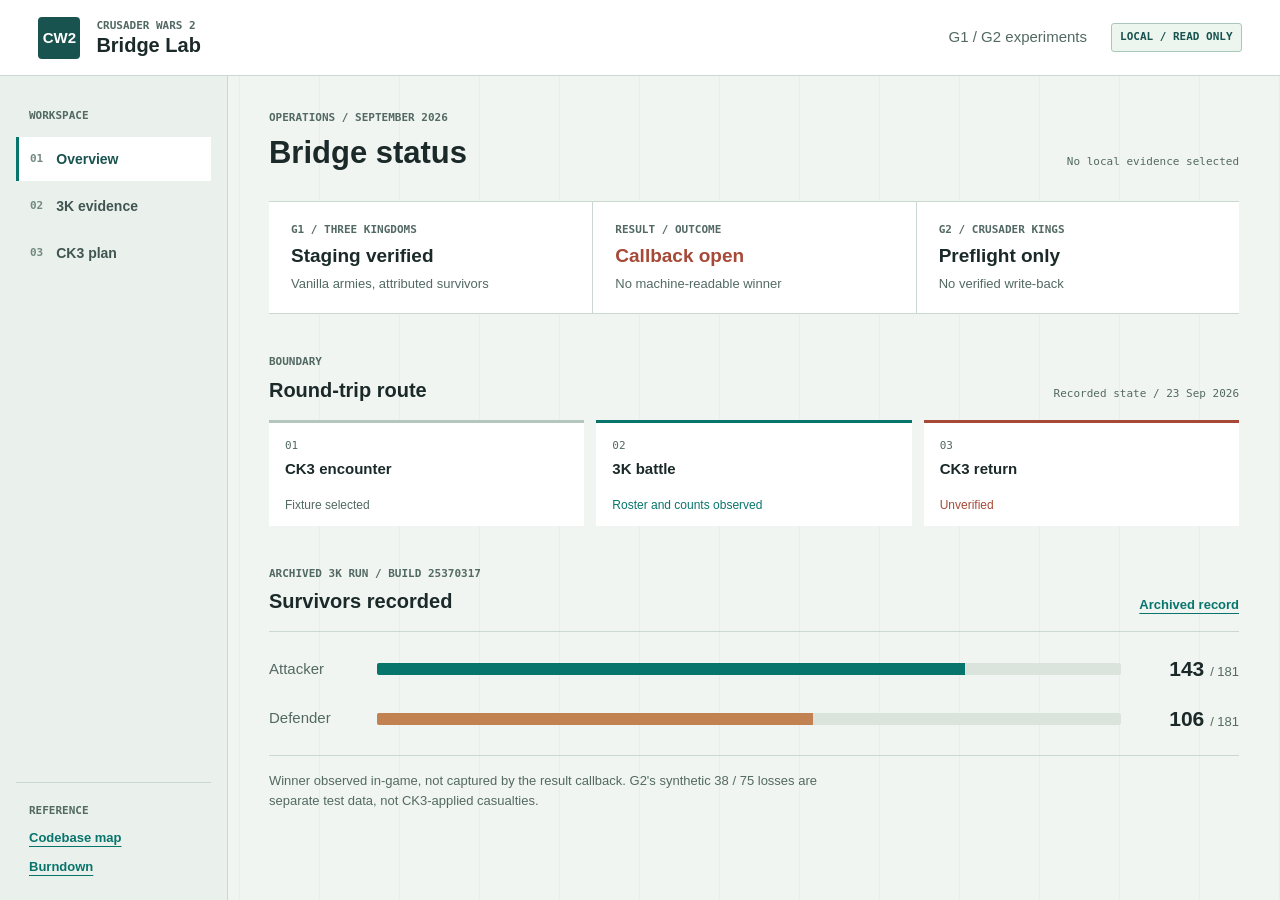
==== dev/frontend/index.html @ 967e65a6 "Add read-only Bridge Lab frontend" ====
<!doctype html>
<html lang="en">
<head>
  <meta charset="utf-8">
  <meta name="viewport" content="width=device-width, initial-scale=1">
  <title>Bridge Lab | Crusader Wars 2</title>
  <link rel="stylesheet" href="styles.css">
  <script defer src="evidence.js"></script>
  <script defer src="app.js"></script>
</head>
<body>
  <header class="topbar">
    <div class="identity"><span class="mark" aria-hidden="true">CW2</span><div><span class="eyebrow">CRUSADER WARS 2</span><h1>Bridge Lab</h1></div></div>
    <div class="topbar-meta"><span>G1 / G2 experiments</span><span class="badge">LOCAL / READ ONLY</span></div>
  </header>
  <div class="workspace">
    <aside class="rail">
      <span class="eyebrow rail-title">WORKSPACE</span>
      <nav class="tabs" role="tablist" aria-label="Experiment views">
        <button type="button" role="tab" id="tab-overview" aria-controls="overview" aria-selected="true" class="tab active" data-view="overview"><span>01</span> Overview</button>
        <button type="button" role="tab" id="tab-g1" aria-controls="g1" aria-selected="false" tabindex="-1" class="tab" data-view="g1"><span>02</span> 3K evidence</button>
        <button type="button" role="tab" id="tab-g2" aria-controls="g2" aria-selected="false" tabindex="-1" class="tab" data-view="g2"><span>03</span> CK3 plan</button>
      </nav>
      <div class="rail-foot"><span class="eyebrow">REFERENCE</span><a href="../CODEBASE_MAP.md">Codebase map</a><a href="../BURNDOWN.md">Burndown</a></div>
    </aside>
    <main class="content">
      <section id="overview" role="tabpanel" aria-labelledby="tab-overview" class="panel">
        <div class="page-head"><div><span class="eyebrow">OPERATIONS / SEPTEMBER 2026</span><h2>Bridge status</h2></div><span class="readout" id="session-readout">No local evidence selected</span></div>
        <div class="status-line">
          <div><span class="eyebrow">G1 / THREE KINGDOMS</span><strong>Staging verified</strong><small>Vanilla armies, attributed survivors</small></div>
          <div><span class="eyebrow">RESULT / OUTCOME</span><strong class="alert-text">Callback open</strong><small>No machine-readable winner</small></div>
          <div><span class="eyebrow">G2 / CRUSADER KINGS</span><strong>Preflight only</strong><small>No verified write-back</small></div>
        </div>
        <section class="band" aria-labelledby="route-title">
          <div class="section-head"><div><span class="eyebrow">BOUNDARY</span><h3 id="route-title">Round-trip route</h3></div><span class="caption">Recorded state / 23 Sep 2026</span></div>
          <ol class="route">
            <li><span class="route-index">01</span><strong>CK3 encounter</strong><small>Fixture selected</small></li>
            <li><span class="route-index">02</span><strong>3K battle</strong><small class="ok-text">Roster and counts observed</small></li>
            <li><span class="route-index">03</span><strong>CK3 return</strong><small class="alert-text">Unverified</small></li>
          </ol>
        </section>
        <section class="band" aria-labelledby="archive-title">
          <div class="section-head"><div><span class="eyebrow">ARCHIVED 3K RUN / BUILD 25370317</span><h3 id="archive-title">Survivors recorded</h3></div><a href="../spikes/g1_3k_io/evidence/records_completed_observed.json">Archived record</a></div>
          <div class="compare" aria-label="Archived battle survivor totals">
            <div class="compare-row"><span>Attacker</span><div class="track"><div class="fill attacker-fill" style="width:79.01%"></div></div><strong>143 <small>/ 181</small></strong></div>
            <div class="compare-row"><span>Defender</span><div class="track"><div class="fill defender-fill" style="width:58.56%"></div></div><strong>106 <small>/ 181</small></strong></div>
          </div>
          <p class="archive-note">Winner observed in-game, not captured by the result callback. G2's synthetic 38 / 75 losses are separate test data, not CK3-applied casualties.</p>
        </section>
      </section>
      <section id="g1" role="tabpanel" aria-labelledby="tab-g1" class="panel" hidden>
        <div class="page-head"><div><span class="eyebrow">G1 / THREE KINGDOMS</span><h2>Runtime evidence</h2></div><a href="../spikes/g1_3k_io/RUNBOOK.md">Runbook</a></div>
        <div class="input-band"><label for="g1-file">Battle log <small>.jsonl</small></label><input id="g1-file" type="file" accept=".jsonl,.txt,application/json"><button id="g1-clear" type="button">Clear</button></div>
        <p id="g1-message" class="message" role="status" aria-live="polite">No local run selected.</p>
        <div class="status-line"><div><span class="eyebrow">RUN ID</span><strong id="g1-run">-</strong></div><div><span class="eyebrow">FINAL SNAPSHOT</span><strong id="g1-phase">-</strong></div><div><span class="eyebrow">RESULT CALLBACK</span><strong id="g1-outcome">-</strong></div></div>
        <section class="band" aria-labelledby="g1-balance"><div class="section-head"><div><span class="eyebrow">SOLDIER COUNTS</span><h3 id="g1-balance">Force balance</h3></div></div>
          <div class="compare"><div class="compare-row"><span>Attacker</span><div class="track"><div id="g1-attacker-bar" class="fill attacker-fill"></div></div><strong id="g1-attacker-total">-</strong></div><div class="compare-row"><span>Defender</span><div class="track"><div id="g1-defender-bar" class="fill defender-fill"></div></div><strong id="g1-defender-total">-</strong></div></div>
        </section>
        <section class="band" aria-labelledby="g1-units-title"><div class="section-head"><div><span class="eyebrow">ROSTER</span><h3 id="g1-units-title">Unit ledger</h3></div></div>
          <div class="table-scroll"><table><thead><tr><th scope="col">Side</th><th scope="col">Script name</th><th scope="col">Native unit</th><th scope="col">Start</th><th scope="col">Left</th><th scope="col">State</th></tr></thead><tbody id="g1-units"><tr><td colspan="6" class="empty-cell">No runtime log selected.</td></tr></tbody></table></div>
        </section>
      </section>
      <section id="g2" role="tabpanel" aria-labelledby="tab-g2" class="panel" hidden>
        <div class="page-head"><div><span class="eyebrow">G2 / CRUSADER KINGS III</span><h2>Save preflight</h2></div><a href="../spikes/g2_ck3_writeback/README.md">Spike notes</a></div>
        <div class="guard"><strong>Write-back unverified</strong><span>The first AFTER artifact failed audit. Outcome resolution and CK3 reload remain open.</span></div>
        <div class="input-band"><label for="g2-file">Synthetic plan <small>.json</small></label><input id="g2-file" type="file" accept=".json,application/json"><button id="g2-clear" type="button">Clear</button></div>
        <p id="g2-message" class="message" role="status" aria-live="polite">No local plan selected.</p>
        <div class="status-line"><div><span class="eyebrow">COMBAT ID</span><strong id="g2-combat">-</strong></div><div><span class="eyebrow">PROPOSED WINNER</span><strong id="g2-winner">-</strong></div><div><span class="eyebrow">APPLICATION</span><strong class="alert-text" id="g2-status">Not verified</strong></div></div>
        <section class="band" aria-labelledby="g2-sides"><div class="section-head"><div><span class="eyebrow">SYNTHETIC INPUT</span><h3 id="g2-sides">Side allocation</h3></div></div>
          <div class="table-scroll"><table><thead><tr><th scope="col">Side</th><th scope="col">Army ID(s)</th><th scope="col">Initial</th><th scope="col">Fighting</th><th scope="col">Proposed losses</th></tr></thead><tbody id="g2-rows"><tr><td colspan="5" class="empty-cell">No prepared plan selected.</td></tr></tbody></table></div>
        </section>
        <div class="fingerprints"><div><span class="eyebrow">SAVE FINGERPRINT / AS DECLARED</span><code id="g2-fingerprint">-</code></div><div><span class="eyebrow">RESULT ID / AS DECLARED</span><code id="g2-result">-</code></div></div>
      </section>
    </main>
  </div>
</body>
</html>
---- dev/frontend/styles.css ----
:root {
  color-scheme: light;
  --paper: #f1f5f2;
  --surface: #fff;
  --ink: #1b2929;
  --muted: #536963;
  --line: #cbd8d0;
  --teal: #08756c;
  --deep: #19534f;
  --rust: #a64936;
  --wash: #e7efeb;
}

* { box-sizing: border-box; }
body { min-width: 320px; min-height: 100vh; margin: 0; color: var(--ink); font: 15px/1.5 "Trebuchet MS", "Gill Sans", sans-serif; background: var(--paper) repeating-linear-gradient(90deg, transparent 0, transparent 79px, #dce8df 80px); }
h1, h2, h3, p { margin: 0; }
h1, h2, h3, .status-line strong, .compare-row strong { font-family: "Bahnschrift", "Franklin Gothic Medium", "Trebuchet MS", sans-serif; font-weight: 600; }
h1 { font-size: 20px; line-height: 1.15; }
h2 { font-size: clamp(24px, 2.6vw, 31px); line-height: 1.2; }
h3 { font-size: 20px; line-height: 1.25; }
a { color: var(--teal); font-weight: 700; text-underline-offset: 4px; }
a:hover { color: var(--deep); }
:focus-visible { outline: 3px solid #126dbe; outline-offset: 2px; }
[hidden] { display: none !important; }
.eyebrow, .caption, .readout, .tab span, .route-index, .badge { font-family: "Consolas", "Lucida Console", monospace; font-size: 11px; }
.eyebrow { display: block; color: var(--muted); font-weight: 700; }
.topbar { display: flex; align-items: center; justify-content: space-between; gap: 20px; min-height: 76px; padding: 16px clamp(20px, 3vw, 48px); border-bottom: 1px solid var(--line); background: var(--surface); }
.identity, .topbar-meta { display: flex; align-items: center; gap: 16px; }
.mark { display: grid; place-items: center; width: 42px; height: 42px; border-radius: 4px; background: var(--deep); color: white; font: 700 15px "Bahnschrift", sans-serif; }
.topbar-meta { gap: 24px; color: var(--muted); }
.badge { padding: 5px 8px; border: 1px solid #aac7bc; border-radius: 3px; background: #edf5ef; color: var(--deep); font-weight: 700; white-space: nowrap; }
.workspace { display: grid; grid-template-columns: 228px minmax(0, 1fr); min-height: calc(100vh - 76px); }
.rail { display: flex; flex-direction: column; gap: 12px; padding: 32px 16px 24px; border-right: 1px solid var(--line); background: #eaf0ec; }
.rail-title { padding: 0 13px; }
.tabs { display: grid; gap: 3px; }
.tab { display: flex; align-items: center; gap: 13px; min-height: 44px; width: 100%; padding: 8px 11px; border: 0; border-left: 3px solid transparent; background: transparent; color: #405551; text-align: left; font: 700 14px "Trebuchet MS", sans-serif; cursor: pointer; }
.tab:hover { background: #deebe5; }
.tab.active { border-left-color: var(--teal); background: var(--surface); color: var(--deep); }
.tab span { color: #718a81; }
.rail-foot { display: grid; gap: 9px; margin-top: auto; padding: 20px 13px 0; border-top: 1px solid var(--line); }
.rail-foot a { font-size: 13px; }
.content { width: 100%; max-width: 1280px; min-width: 0; padding: 34px clamp(20px, 3.2vw, 56px) 80px; }
.panel { animation: enter .28s ease-out both; }
@keyframes enter { from { opacity: .7; transform: translateY(5px); } to { opacity: 1; transform: translateY(0); } }
.page-head, .section-head { display: flex; align-items: flex-end; justify-content: space-between; gap: 24px; }
.page-head { margin-bottom: 30px; }
.page-head .eyebrow, .section-head .eyebrow { margin-bottom: 7px; }
.readout, .caption { color: var(--muted); }
.page-head a, .section-head a { font-size: 13px; white-space: nowrap; }
.status-line { display: grid; grid-template-columns: repeat(3, minmax(0, 1fr)); border-top: 1px solid var(--line); border-bottom: 1px solid var(--line); background: var(--surface); }
.status-line > div { display: grid; align-content: start; gap: 6px; min-width: 0; min-height: 105px; padding: 20px 22px; border-left: 1px solid var(--line); }
.status-line > div:first-child { border-left: 0; }
.status-line strong { overflow-wrap: anywhere; font-size: 19px; line-height: 1.25; }
.status-line small { color: var(--muted); font-size: 13px; }
.alert-text { color: var(--rust) !important; }
.ok-text { color: var(--teal) !important; }
.band { margin-top: 40px; }
.section-head { margin-bottom: 17px; }
.route { display: grid; grid-template-columns: repeat(3, minmax(0, 1fr)); gap: 12px; padding: 0; margin: 0; list-style: none; }
.route li { display: flex; flex-direction: column; gap: 4px; min-height: 106px; padding: 15px 16px 12px; border-top: 3px solid #b3c7bd; background: var(--surface); }
.route li:nth-child(2) { border-top-color: var(--teal); }
.route li:nth-child(3) { border-top-color: var(--rust); }
.route-index { color: var(--muted); }
.route small { margin-top: auto; color: var(--muted); font-size: 12px; }
.compare { display: grid; gap: 18px; padding: 21px 0; border-top: 1px solid var(--line); border-bottom: 1px solid var(--line); }
.compare-row { display: grid; grid-template-columns: 90px minmax(40px, 1fr) 100px; align-items: center; gap: 18px; }
.compare-row > span { color: var(--muted); }
.compare-row strong { font-size: 21px; text-align: right; white-space: nowrap; }
.compare-row small { color: var(--muted); font-size: 13px; font-weight: 400; }
.track { height: 12px; overflow: hidden; border-radius: 2px; background: #dbe4dc; }
.fill { width: 0; height: 100%; transition: width .35s ease; }
.attacker-fill { background: var(--teal); }
.defender-fill { background: #c28151; }
.archive-note { max-width: 82ch; margin-top: 15px; color: var(--muted); font-size: 13px; }
.input-band { display: flex; align-items: center; flex-wrap: wrap; gap: 14px; min-height: 74px; padding: 16px 0; border-top: 1px solid var(--line); border-bottom: 1px solid var(--line); }
.input-band label { min-width: 125px; font-weight: 700; }
.input-band label small { color: var(--muted); font-size: 12px; font-weight: 400; }
input[type="file"] { min-width: 0; max-width: 100%; flex: 1; color: var(--muted); font: inherit; font-size: 13px; }
input[type="file"]::file-selector-button, .input-band button { margin-right: 10px; padding: 8px 12px; border: 1px solid #aac2b8; border-radius: 4px; background: white; color: var(--deep); font: 700 13px "Trebuchet MS", sans-serif; cursor: pointer; }
input[type="file"]::file-selector-button:hover, .input-band button:hover { background: var(--wash); }
.input-band button { margin-right: 0; }
.message { min-height: 36px; padding: 10px 0; color: var(--muted); font-size: 13px; }
.message.error { color: #943a32; }
.input-band + .message + .status-line { margin-top: 17px; }
.input-band + .message + .status-line > div { min-height: 90px; }
.input-band + .message + .status-line strong { font-size: 16px; }
.table-scroll { max-width: 100%; overflow-x: auto; border-top: 1px solid var(--line); }
table { width: 100%; min-width: 700px; border-collapse: collapse; background: var(--surface); font-size: 13px; }
th, td { padding: 12px 11px; border-bottom: 1px solid var(--line); text-align: left; }
th { color: var(--muted); font: 700 11px "Consolas", monospace; }
td { overflow-wrap: anywhere; }
td:nth-child(2), code { font: 12px "Consolas", "Lucida Console", monospace; }
.empty-cell { color: var(--muted); }
.guard { display: flex; align-items: baseline; gap: 14px; margin-bottom: 25px; padding: 15px 18px; border-left: 3px solid var(--rust); background: #f8ece7; color: #622f25; font-size: 13px; }
.guard strong { white-space: nowrap; }
.fingerprints { display: grid; gap: 18px; margin-top: 32px; padding-top: 18px; border-top: 1px solid var(--line); }
.fingerprints > div { display: grid; gap: 5px; }
.fingerprints code { overflow-wrap: anywhere; color: var(--deep); }
@media (max-width: 820px) {
  .workspace { display: block; }
  .rail { padding: 10px 16px; border-right: 0; border-bottom: 1px solid var(--line); }
  .rail-title, .rail-foot { display: none; }
  .tabs { display: flex; overflow-x: auto; }
  .tab { flex: 1; width: auto; min-width: max-content; border-left: 0; border-bottom: 3px solid transparent; }
  .tab.active { border-left: 0; border-bottom-color: var(--teal); }
  .content { max-width: 100%; }
}
@media (max-width: 590px) {
  .topbar { padding: 14px 18px; }
  .topbar-meta > span:first-child { display: none; }
  .identity { gap: 10px; }
  .badge { font-size: 10px; }
  .page-head { align-items: start; flex-wrap: wrap; gap: 8px; }
  .section-head { align-items: start; flex-wrap: wrap; gap: 8px; }
  .tab { min-width: 0; justify-content: center; gap: 0; padding: 8px 4px; font-size: 13px; white-space: nowrap; }
  .tab span { display: none; }
  .status-line { grid-template-columns: 1fr; }
  .status-line > div { min-height: 0; padding: 13px 2px; border-left: 0; border-top: 1px solid var(--line); background: var(--paper); }
  .status-line > div:first-child { border-top: 0; }
  .route { grid-template-columns: 1fr; gap: 7px; }
  .route li { min-height: 69px; flex-direction: row; align-items: baseline; flex-wrap: wrap; gap: 10px; }
  .route small { margin: 0 0 0 auto; }
  .compare-row { grid-template-columns: 67px minmax(20px, 1fr) 82px; gap: 10px; }
  .guard { display: block; }
  .guard span { display: block; margin-top: 4px; }
  .input-band { align-items: start; }
  .input-band input { flex-basis: 100%; }
  .band { margin-top: 32px; }
}
@media (prefers-reduced-motion: reduce) { .panel { animation: none; } .fill { transition: none; } }
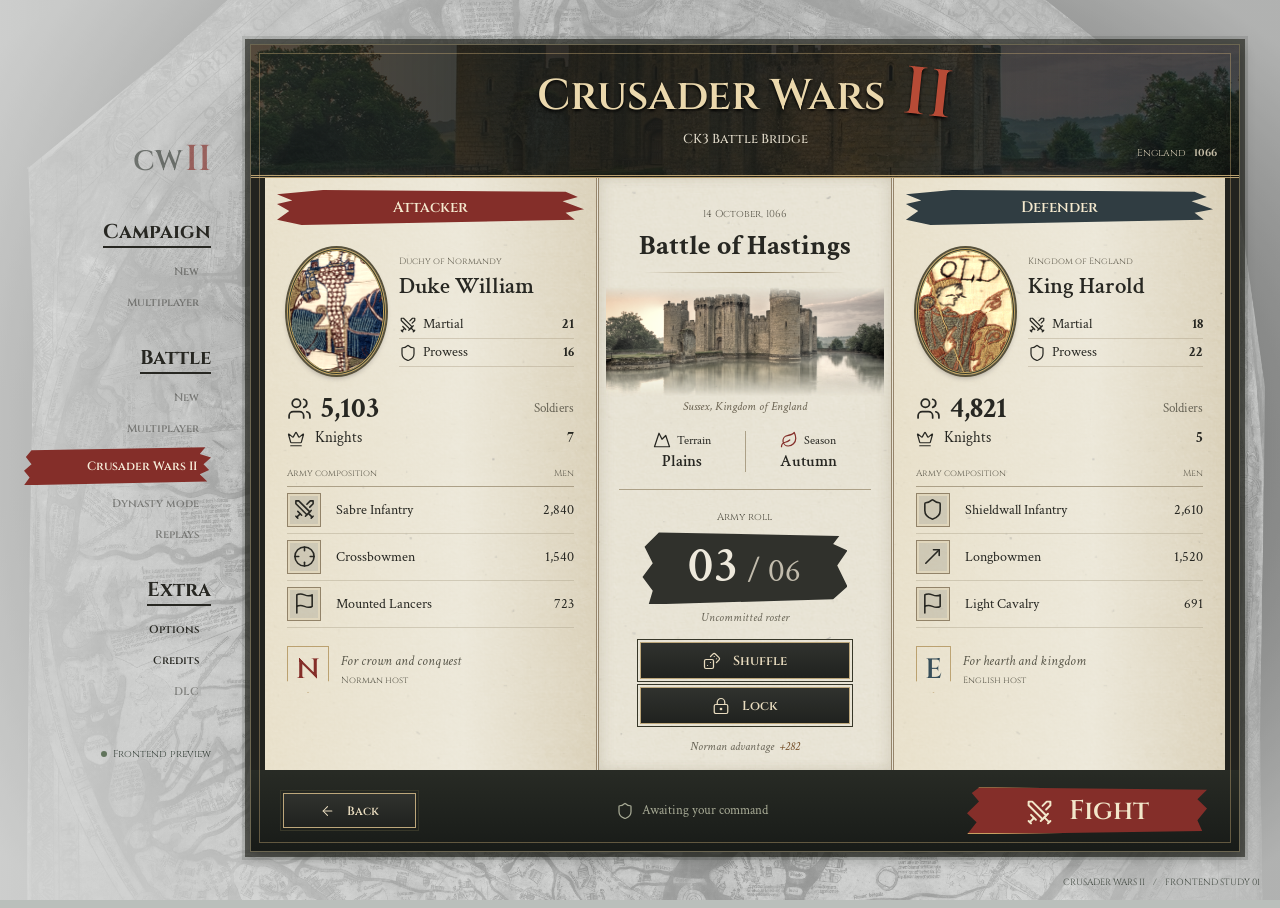
==== commit 8b76aab4: "Add UI architecture documentation and configuration schema for CW2 Launcher - Introduced UI_ARCHITEC" ====
--- a/dev/frontend/index.html
+++ b/dev/frontend/index.html
@@ -3,75 +3,59 @@
 <head>
   <meta charset="utf-8">
   <meta name="viewport" content="width=device-width, initial-scale=1">
-  <title>Bridge Lab | Crusader Wars 2</title>
+  <meta name="theme-color" content="#22221f">
+  <title>Crusader Wars II | Battle Bridge</title>
   <link rel="stylesheet" href="styles.css">
-  <script defer src="evidence.js"></script>
-  <script defer src="app.js"></script>
+  <script src="app.js" defer></script>
 </head>
 <body>
-  <header class="topbar">
-    <div class="identity"><span class="mark" aria-hidden="true">CW2</span><div><span class="eyebrow">CRUSADER WARS 2</span><h1>Bridge Lab</h1></div></div>
-    <div class="topbar-meta"><span>G1 / G2 experiments</span><span class="badge">LOCAL / READ ONLY</span></div>
-  </header>
-  <div class="workspace">
-    <aside class="rail">
-      <span class="eyebrow rail-title">WORKSPACE</span>
-      <nav class="tabs" role="tablist" aria-label="Experiment views">
-        <button type="button" role="tab" id="tab-overview" aria-controls="overview" aria-selected="true" class="tab active" data-view="overview"><span>01</span> Overview</button>
-        <button type="button" role="tab" id="tab-g1" aria-controls="g1" aria-selected="false" tabindex="-1" class="tab" data-view="g1"><span>02</span> 3K evidence</button>
-        <button type="button" role="tab" id="tab-g2" aria-controls="g2" aria-selected="false" tabindex="-1" class="tab" data-view="g2"><span>03</span> CK3 plan</button>
-      </nav>
-      <div class="rail-foot"><span class="eyebrow">REFERENCE</span><a href="../CODEBASE_MAP.md">Codebase map</a><a href="../BURNDOWN.md">Burndown</a></div>
-    </aside>
-    <main class="content">
-      <section id="overview" role="tabpanel" aria-labelledby="tab-overview" class="panel">
-        <div class="page-head"><div><span class="eyebrow">OPERATIONS / SEPTEMBER 2026</span><h2>Bridge status</h2></div><span class="readout" id="session-readout">No local evidence selected</span></div>
-        <div class="status-line">
-          <div><span class="eyebrow">G1 / THREE KINGDOMS</span><strong>Staging verified</strong><small>Vanilla armies, attributed survivors</small></div>
-          <div><span class="eyebrow">RESULT / OUTCOME</span><strong class="alert-text">Callback open</strong><small>No machine-readable winner</small></div>
-          <div><span class="eyebrow">G2 / CRUSADER KINGS</span><strong>Preflight only</strong><small>No verified write-back</small></div>
-        </div>
-        <section class="band" aria-labelledby="route-title">
-          <div class="section-head"><div><span class="eyebrow">BOUNDARY</span><h3 id="route-title">Round-trip route</h3></div><span class="caption">Recorded state / 23 Sep 2026</span></div>
-          <ol class="route">
-            <li><span class="route-index">01</span><strong>CK3 encounter</strong><small>Fixture selected</small></li>
-            <li><span class="route-index">02</span><strong>3K battle</strong><small class="ok-text">Roster and counts observed</small></li>
-            <li><span class="route-index">03</span><strong>CK3 return</strong><small class="alert-text">Unverified</small></li>
-          </ol>
+  <div class="world" aria-hidden="true"></div>
+  <div class="layout">
+    <nav class="menu" aria-label="Main menu">
+      <a class="sigil" href="index.html" aria-label="Crusader Wars home">CW<span>II</span></a>
+      <section><h2>Campaign</h2><button disabled>New</button><button disabled>Multiplayer</button></section>
+      <section><h2>Battle</h2><button disabled>New</button><button disabled>Multiplayer</button><button class="selected" data-command="battle" aria-current="page">Crusader Wars II</button><button disabled>Dynasty mode</button><button disabled>Replays</button></section>
+      <section><h2>Extra</h2><button data-command="options">Options</button><button data-command="credits">Credits</button><button disabled>DLC</button></section>
+      <span class="connection"><i></i>Frontend preview</span>
+    </nav>
+    <main class="battle-screen" id="battle-screen">
+      <header class="masthead">
+        <div class="brand"><h1>Crusader Wars <span>II</span></h1><p>CK3 Battle Bridge</p></div>
+        <span class="campaign-date">England <b>1066</b></span>
+      </header>
+      <div class="battle-grid">
+        <section class="army attacker" aria-labelledby="attacker-heading">
+          <h2 class="ribbon" id="attacker-heading">Attacker</h2>
+          <div class="commander"><div class="portrait"><img src="assets/william.jpg" alt="William the Conqueror"></div><div class="commander-info"><span class="allegiance">Duchy of Normandy</span><h3>Duke William</h3><dl class="attributes"><div><dt><span data-icon="swords"></span>Martial</dt><dd>21</dd></div><div><dt><span data-icon="shield"></span>Prowess</dt><dd>16</dd></div></dl></div></div>
+          <div class="strength"><span data-icon="users"></span><strong id="attacker-total">5,103</strong><span>Soldiers</span></div>
+          <div class="knights"><span data-icon="crown"></span><span>Knights</span><strong>7</strong></div>
+          <div class="roster-heading"><span>Army composition</span><span>Men</span></div>
+          <ul class="roster" id="attacker-roster"></ul>
+          <div class="army-footer"><span class="faction-mark">N</span><div>For crown and conquest<small>Norman host</small></div></div>
         </section>
-        <section class="band" aria-labelledby="archive-title">
-          <div class="section-head"><div><span class="eyebrow">ARCHIVED 3K RUN / BUILD 25370317</span><h3 id="archive-title">Survivors recorded</h3></div><a href="../spikes/g1_3k_io/evidence/records_completed_observed.json">Archived record</a></div>
-          <div class="compare" aria-label="Archived battle survivor totals">
-            <div class="compare-row"><span>Attacker</span><div class="track"><div class="fill attacker-fill" style="width:79.01%"></div></div><strong>143 <small>/ 181</small></strong></div>
-            <div class="compare-row"><span>Defender</span><div class="track"><div class="fill defender-fill" style="width:58.56%"></div></div><strong>106 <small>/ 181</small></strong></div>
-          </div>
-          <p class="archive-note">Winner observed in-game, not captured by the result callback. G2's synthetic 38 / 75 losses are separate test data, not CK3-applied casualties.</p>
+        <section class="encounter" aria-labelledby="battle-title">
+          <div class="encounter-heading"><span class="eyebrow">14 October, 1066</span><h2 id="battle-title">Battle of Hastings</h2><span class="fine-rule"></span></div>
+          <figure class="landscape"><img src="assets/battlefield.jpg" alt="Historic English castle and surrounding countryside"><figcaption>Sussex, Kingdom of England</figcaption></figure>
+          <dl class="conditions"><div><dt><span data-icon="mountain"></span>Terrain</dt><dd>Plains</dd></div><div><dt><span data-icon="leaf"></span>Season</dt><dd>Autumn</dd></div></dl>
+          <div class="roll-area"><span class="eyebrow">Army roll</span><div class="roll-count"><strong id="roll-number">03</strong><span>/ 06</span></div><span class="roll-status" id="roll-status" aria-live="polite">Uncommitted roster</span></div>
+          <div class="roll-actions"><button class="metal-button" id="shuffle" data-command="shuffle"><span data-icon="dices"></span>Shuffle</button><button class="metal-button" id="lock" data-command="lock" aria-pressed="false"><span data-icon="lock-keyhole"></span><span id="lock-label">Lock</span></button></div>
+          <p class="balance" id="balance">Norman advantage <strong>+282</strong></p>
         </section>
-      </section>
-      <section id="g1" role="tabpanel" aria-labelledby="tab-g1" class="panel" hidden>
-        <div class="page-head"><div><span class="eyebrow">G1 / THREE KINGDOMS</span><h2>Runtime evidence</h2></div><a href="../spikes/g1_3k_io/RUNBOOK.md">Runbook</a></div>
-        <div class="input-band"><label for="g1-file">Battle log <small>.jsonl</small></label><input id="g1-file" type="file" accept=".jsonl,.txt,application/json"><button id="g1-clear" type="button">Clear</button></div>
-        <p id="g1-message" class="message" role="status" aria-live="polite">No local run selected.</p>
-        <div class="status-line"><div><span class="eyebrow">RUN ID</span><strong id="g1-run">-</strong></div><div><span class="eyebrow">FINAL SNAPSHOT</span><strong id="g1-phase">-</strong></div><div><span class="eyebrow">RESULT CALLBACK</span><strong id="g1-outcome">-</strong></div></div>
-        <section class="band" aria-labelledby="g1-balance"><div class="section-head"><div><span class="eyebrow">SOLDIER COUNTS</span><h3 id="g1-balance">Force balance</h3></div></div>
-          <div class="compare"><div class="compare-row"><span>Attacker</span><div class="track"><div id="g1-attacker-bar" class="fill attacker-fill"></div></div><strong id="g1-attacker-total">-</strong></div><div class="compare-row"><span>Defender</span><div class="track"><div id="g1-defender-bar" class="fill defender-fill"></div></div><strong id="g1-defender-total">-</strong></div></div>
+        <section class="army defender" aria-labelledby="defender-heading">
+          <h2 class="ribbon" id="defender-heading">Defender</h2>
+          <div class="commander"><div class="portrait"><img src="assets/harold.jpg" alt="Harold Godwinson"></div><div class="commander-info"><span class="allegiance">Kingdom of England</span><h3>King Harold</h3><dl class="attributes"><div><dt><span data-icon="swords"></span>Martial</dt><dd>18</dd></div><div><dt><span data-icon="shield"></span>Prowess</dt><dd>22</dd></div></dl></div></div>
+          <div class="strength"><span data-icon="users"></span><strong id="defender-total">4,821</strong><span>Soldiers</span></div>
+          <div class="knights"><span data-icon="crown"></span><span>Knights</span><strong>5</strong></div>
+          <div class="roster-heading"><span>Army composition</span><span>Men</span></div>
+          <ul class="roster" id="defender-roster"></ul>
+          <div class="army-footer"><span class="faction-mark">E</span><div>For hearth and kingdom<small>English host</small></div></div>
         </section>
-        <section class="band" aria-labelledby="g1-units-title"><div class="section-head"><div><span class="eyebrow">ROSTER</span><h3 id="g1-units-title">Unit ledger</h3></div></div>
-          <div class="table-scroll"><table><thead><tr><th scope="col">Side</th><th scope="col">Script name</th><th scope="col">Native unit</th><th scope="col">Start</th><th scope="col">Left</th><th scope="col">State</th></tr></thead><tbody id="g1-units"><tr><td colspan="6" class="empty-cell">No runtime log selected.</td></tr></tbody></table></div>
-        </section>
-      </section>
-      <section id="g2" role="tabpanel" aria-labelledby="tab-g2" class="panel" hidden>
-        <div class="page-head"><div><span class="eyebrow">G2 / CRUSADER KINGS III</span><h2>Save preflight</h2></div><a href="../spikes/g2_ck3_writeback/README.md">Spike notes</a></div>
-        <div class="guard"><strong>Write-back unverified</strong><span>The first AFTER artifact failed audit. Outcome resolution and CK3 reload remain open.</span></div>
-        <div class="input-band"><label for="g2-file">Synthetic plan <small>.json</small></label><input id="g2-file" type="file" accept=".json,application/json"><button id="g2-clear" type="button">Clear</button></div>
-        <p id="g2-message" class="message" role="status" aria-live="polite">No local plan selected.</p>
-        <div class="status-line"><div><span class="eyebrow">COMBAT ID</span><strong id="g2-combat">-</strong></div><div><span class="eyebrow">PROPOSED WINNER</span><strong id="g2-winner">-</strong></div><div><span class="eyebrow">APPLICATION</span><strong class="alert-text" id="g2-status">Not verified</strong></div></div>
-        <section class="band" aria-labelledby="g2-sides"><div class="section-head"><div><span class="eyebrow">SYNTHETIC INPUT</span><h3 id="g2-sides">Side allocation</h3></div></div>
-          <div class="table-scroll"><table><thead><tr><th scope="col">Side</th><th scope="col">Army ID(s)</th><th scope="col">Initial</th><th scope="col">Fighting</th><th scope="col">Proposed losses</th></tr></thead><tbody id="g2-rows"><tr><td colspan="5" class="empty-cell">No prepared plan selected.</td></tr></tbody></table></div>
-        </section>
-        <div class="fingerprints"><div><span class="eyebrow">SAVE FINGERPRINT / AS DECLARED</span><code id="g2-fingerprint">-</code></div><div><span class="eyebrow">RESULT ID / AS DECLARED</span><code id="g2-result">-</code></div></div>
-      </section>
+      </div>
+      <footer class="battle-footer"><button class="back-button" data-command="back"><span data-icon="arrow-left"></span>Back</button><span class="footer-state" id="footer-state"><span data-icon="shield"></span>Awaiting your command</span><button class="fight-button" data-command="fight"><span data-icon="swords"></span>Fight</button></footer>
     </main>
   </div>
+  <span class="edition">CRUSADER WARS II <span> / </span> FRONTEND STUDY 01</span>
+  <dialog id="modal" aria-labelledby="modal-title"><form method="dialog"><button class="close-button" aria-label="Close dialog" title="Close"><span data-icon="x"></span></button></form><div id="modal-content"></div></dialog>
+  <script src="assets/lucide.min.js" defer></script>
 </body>
 </html>
--- a/dev/frontend/styles.css
+++ b/dev/frontend/styles.css
@@ -1,130 +1,27 @@
-:root {
-  color-scheme: light;
-  --paper: #f1f5f2;
-  --surface: #fff;
-  --ink: #1b2929;
-  --muted: #536963;
-  --line: #cbd8d0;
-  --teal: #08756c;
-  --deep: #19534f;
-  --rust: #a64936;
-  --wash: #e7efeb;
+@font-face{font-family:'Cinzel';src:url('assets/cinzel.ttf') format('truetype');font-weight:400 900;font-display:swap}
+@font-face{font-family:'Crimson Text';src:url('assets/crimson-regular.ttf') format('truetype');font-weight:400;font-display:swap}
+@font-face{font-family:'Crimson Text';src:url('assets/crimson-semibold.ttf') format('truetype');font-weight:600;font-display:swap}
+@font-face{font-family:'Crimson Text';src:url('assets/crimson-bold.ttf') format('truetype');font-weight:700;font-display:swap}
+@font-face{font-family:'Crimson Text';src:url('assets/crimson-italic.ttf') format('truetype');font-weight:400;font-style:italic;font-display:swap}
+
+:root{--ink:#272722;--muted:#686456;--paper:#e5decb;--red:#842e29;--gold:#bba170;--line:#aca087;--display:'Cinzel',Georgia,serif;--body:'Crimson Text',Georgia,serif;color:var(--ink);font-family:var(--body);font-size:17px;font-synthesis:none}
+*{box-sizing:border-box;letter-spacing:0}body{margin:0;min-height:100vh;background:#babfbb}button,a,input,select{touch-action:manipulation}button{font:600 13px var(--display);cursor:pointer}button:disabled{cursor:not-allowed}button:focus-visible,a:focus-visible,select:focus-visible,input:focus-visible{outline:3px solid #ae4b30;outline-offset:4px}button{transition:filter .18s,background .18s}button:hover:not(:disabled){filter:brightness(1.18)}.world{position:fixed;inset:0;z-index:-1;background:linear-gradient(90deg,#e4e6e0b8,#e5e6df35 40%,#d9dcd83b),url('assets/map.jpg') center/cover;filter:grayscale(1);opacity:.8}.world:after{content:'';position:absolute;inset:0;background:radial-gradient(ellipse at center,transparent 35%,#e5e7e3b0 95%)}.layout{min-height:100vh;display:grid;grid-template-columns:190px minmax(0,1120px);gap:36px;align-content:center;justify-content:center;padding:44px 40px 56px 24px}.menu{align-self:center;text-align:right;padding-right:3px}.sigil{display:block;text-decoration:none;color:#3d423d;font:600 28px var(--display);margin-bottom:34px;opacity:.65}.sigil span{color:var(--red);font-size:36px;margin-left:3px}.menu section{margin-bottom:25px}.menu h2{display:table;margin:0 0 8px auto;font:700 20px var(--display);border-bottom:2px solid var(--ink);line-height:1.45}.menu button{display:block;text-align:right;width:100%;padding:7px 12px;background:none;border:0;color:var(--ink);font-size:11px;min-height:31px}.menu button:disabled{opacity:.46}.menu .selected{background:var(--red);color:#f6edda;clip-path:polygon(4% 8%,97% 0,94% 18%,100% 27%,96% 45%,99% 60%,94% 71%,98% 90%,0 100%,3% 80%,0 62%,4% 45%,1% 26%);padding:11px 14px;margin:3px 0;font-size:12px}.connection{display:block;font:10px var(--display);color:#414b44;margin-top:40px}.connection i{display:inline-block;width:6px;height:6px;background:#61745c;border-radius:50%;margin-right:6px}.battle-screen{position:relative;background:#22231f;border:1px solid #6c6651;box-shadow:0 5px 12px #1b1d1a65,0 0 0 5px #24251eaa,0 0 0 8px #24251e22;animation:arrive .7s ease-out;min-width:0}.battle-screen:before{content:'';position:absolute;inset:8px;border:1px solid #bba17073;pointer-events:none;z-index:2}.masthead{position:relative;min-height:133px;display:flex;justify-content:center;align-items:center;padding:22px 18px;color:#ebd8ad;background:linear-gradient(90deg,#161b18ba,#171916e6 35%,#171916a8),url('assets/battlefield.jpg') center 45%/cover;border-bottom:3px double var(--gold)}.brand{text-align:center;position:relative}.brand h1{font:600 43px/1.1 var(--display);margin:0;text-shadow:0 2px 3px #000}.brand h1 span{display:inline-block;color:#b74b36;font:600 67px/.7 var(--display);transform:rotate(6deg);vertical-align:-6px;margin-left:7px}.brand p{margin:10px 0 0;font:500 13px var(--display);color:#e3dccb}.campaign-date{position:absolute;right:22px;bottom:15px;font:10px var(--display);color:#c5bca6}.campaign-date b{margin-left:5px}.battle-grid{display:grid;grid-template-columns:minmax(0,1fr) minmax(220px,.9fr) minmax(0,1fr);margin:0 14px;background:var(--paper);background-image:url('assets/paper.jpg');background-size:600px;min-height:475px}.army{padding:12px 22px 0;position:relative;min-width:0;background:linear-gradient(90deg,#e9e0c8a8,#eeeadcbe 60%,#c7b99863)}.ribbon{text-align:center;background:var(--red);color:#f4e9ce;font:600 15px var(--display);padding:7px 4px;margin:0 -10px 19px;clip-path:polygon(0 12%,15% 0,94% 5%,98% 20%,93% 32%,100% 55%,94% 65%,97% 85%,8% 100%,0 85%,4% 60%,0 40%,5% 30%)}.defender .ribbon{background:#303d42}.commander{display:grid;grid-template-columns:99px minmax(0,1fr);gap:13px;align-items:center;min-height:134px}.portrait{height:127px;width:99px;border:3px double #c4a560;border-radius:50%;outline:2px solid #57513b;background:#33392f;box-shadow:0 3px 5px #433b415c;overflow:hidden}.portrait img{width:100%;height:100%;object-fit:cover;filter:sepia(.35) contrast(1.07)}.commander-info{min-width:0}.allegiance{display:block;font:9px/1.4 var(--display);color:var(--muted)}.commander h3{font:600 23px/1.1 var(--body);margin:6px 0 12px}.attributes{margin:0;font-size:14px}.attributes div{display:flex;justify-content:space-between;gap:8px;border-bottom:1px solid #afa48b77;padding:4px 0}.attributes dt{display:flex;align-items:center;gap:6px}.attributes dd{font-weight:700;margin:0}.icon{width:18px;height:18px;stroke-width:1.65;flex-shrink:0;vertical-align:middle}.strength{display:flex;align-items:center;gap:9px;margin:16px 0 5px}.strength .icon{width:25px;height:25px}.strength strong{font-size:29px;line-height:1;font-variant-numeric:tabular-nums}.strength>span:last-child{font-size:13px;color:var(--muted);margin-left:auto}.knights{display:flex;align-items:center;gap:10px;font-size:15px;margin-bottom:19px}.knights strong{margin-left:auto}.roster-heading{display:flex;justify-content:space-between;font:9px var(--display);border-bottom:1px solid var(--line);padding-bottom:7px;color:var(--muted)}.roster{list-style:none;margin:0;padding:0;min-height:141px}.roster li{display:grid;grid-template-columns:39px minmax(0,1fr) auto;align-items:center;gap:10px;border-bottom:1px solid #aaa0886b;min-height:47px;font-size:14px}.roster .unit-emblem{display:grid;place-items:center;width:34px;height:34px;background:#605e5033;border:1px solid #928369;box-shadow:inset 0 0 0 2px #e0d6bc}.roster .unit-emblem .icon{width:23px;height:23px}.roster strong{font-weight:400;font-variant-numeric:tabular-nums}.army-footer{display:flex;align-items:center;gap:12px;padding:18px 0 20px;font-style:italic;font-size:14px;color:#5d5b4e}.army-footer small{display:block;font:9px var(--display);margin-top:4px}.faction-mark{font:600 28px var(--display);border:1px solid var(--gold);padding:4px 8px;color:var(--red);clip-path:polygon(0 0,100% 0,100% 75%,50% 100%,0 75%)}.defender .faction-mark{color:#374e59}.encounter{border-left:3px double #96856b;border-right:3px double #96856b;padding:23px 20px 16px;text-align:center;box-shadow:inset 5px 0 12px #5c4c3017,inset -5px 0 12px #5c4c3017;background:#e9e4d788;min-width:0}.eyebrow{font:10px var(--display);color:#5a574b}.encounter h2{font:700 28px/1.05 var(--body);margin:8px 0 12px}.fine-rule{display:block;height:1px;background:linear-gradient(90deg,transparent,#7d6a46,transparent);width:80%;margin:auto}.landscape{margin:14px -13px 12px;position:relative}.landscape img{width:100%;height:109px;object-fit:cover;filter:sepia(.5) saturate(.6);mask-image:linear-gradient(transparent,#000 12%,#000 75%,transparent)}.landscape figcaption{font-style:italic;font-size:12px;color:#68604f;margin-top:-3px}.conditions{display:grid;grid-template-columns:1fr 1fr;margin:17px 0 0;padding-bottom:17px;border-bottom:1px solid var(--line)}.conditions>div+div{border-left:1px solid var(--line)}.conditions dt{font-size:12px;display:flex;gap:6px;align-items:center;justify-content:center}.conditions dd{margin:2px 0 0;font-weight:600;font-size:16px}.conditions div:last-child .icon{color:var(--red)}.roll-area{margin-top:14px}.roll-count{color:#eee9dc;background:#30312c;clip-path:polygon(8% 0,96% 5%,93% 16%,100% 25%,95% 46%,100% 75%,93% 93%,3% 100%,5% 81%,0 62%,5% 43%,1% 20%);margin:6px auto 6px;padding:1px 14px 5px;max-width:205px;line-height:1}.roll-count strong{font:600 51px var(--body);font-variant-numeric:tabular-nums}.roll-count>span{font-size:33px;color:#c2bcad;margin-left:9px}.roll-status{display:block;min-height:17px;font-style:italic;font-size:12px;color:var(--muted)}.roll-actions{display:grid;gap:8px;margin:15px auto 0;max-width:210px}.metal-button,.back-button{background:linear-gradient(#30322e,#20221f);border:1px solid #bda77b;outline:1px solid #373729;outline-offset:2px;color:#e9dcbf;min-height:37px;display:flex;align-items:center;justify-content:center;gap:12px}.metal-button[aria-pressed=true]{background:#46513d}.metal-button:disabled{opacity:.45}.balance{font-size:12px;font-style:italic;color:var(--muted);margin:15px 0 0}.balance strong{margin-left:3px;color:#76512c}.battle-footer{min-height:78px;padding:17px 32px;display:flex;align-items:center;justify-content:space-between;gap:16px;background:linear-gradient(0deg,#181b18,#282b25)}.back-button{width:133px;min-height:35px;font-size:12px}.back-button .icon{width:15px}.footer-state{font-size:13px;color:#a7aa95;display:flex;gap:8px;align-items:center}.fight-button{min-height:47px;width:240px;background:var(--red);border:0;border-block:1px solid #c8a061;clip-path:polygon(5% 0,100% 5%,96% 25%,100% 45%,96% 70%,98% 93%,0 100%,4% 74%,0 55%,5% 30%,2% 12%);color:#f2e7ca;display:flex;align-items:center;justify-content:center;gap:15px;font-size:27px}.fight-button .icon{width:29px;height:29px}.edition{position:fixed;right:20px;bottom:12px;font:9px var(--display);color:#424a42}.edition span{margin:0 6px}dialog{width:min(460px,calc(100% - 36px));max-height:85vh;overflow:auto;border:3px double var(--gold);background:#e7e1d1 url('assets/paper.jpg') center/600px;color:var(--ink);padding:30px;box-shadow:0 15px 70px #0007}dialog::backdrop{background:#141d1b99;backdrop-filter:blur(4px)}dialog h2{font:600 23px var(--display);margin:5px 24px 20px 0}dialog p{font-size:17px;line-height:1.45}dialog a{color:#762d29}dialog .metal-button{padding:8px 20px;width:100%;margin-top:20px}.close-button{position:absolute;top:13px;right:13px;border:0;background:none;color:var(--ink);padding:6px}.setting{display:flex;gap:15px;align-items:center;justify-content:space-between;padding:12px 0;border-bottom:1px solid #a89f8b;font-size:16px}.setting select,.setting input[type=number]{font:15px var(--body);max-width:140px;background:#f1ecdf;border:1px solid #9d927c;padding:6px}.setting input[type=checkbox]{accent-color:var(--red);width:18px;height:18px}body[data-mode=minimal] .world{opacity:.25}body[data-mode=minimal] .army-footer{visibility:hidden}body[data-mode=tactical] .portrait{border-radius:3px}body[data-mode=tactical] .army-footer{opacity:.65}@keyframes arrive{from{opacity:0;transform:translateY(12px)}to{opacity:1;transform:translateY(0)}}
+@media(min-width:1550px){.layout{grid-template-columns:200px minmax(0,1220px);gap:46px}.masthead{min-height:150px}.battle-grid{min-height:530px}.army{padding-inline:28px}.commander{grid-template-columns:112px 1fr}.portrait{width:112px;height:145px}.encounter{padding-top:30px}.landscape img{height:135px}.roster li{min-height:53px}.army-footer{padding-top:27px}}
+@media(max-width:1200px){.layout{grid-template-columns:150px minmax(0,1fr);gap:20px;padding-inline:18px}.army{padding-inline:14px}.commander{grid-template-columns:76px minmax(0,1fr);gap:10px}.portrait{width:76px;height:108px}.commander h3{font-size:21px}.brand h1{font-size:35px}.brand h1 span{font-size:55px}.campaign-date{display:none}.encounter{padding-inline:13px}.battle-grid{grid-template-columns:minmax(0,1fr) minmax(185px,.88fr) minmax(0,1fr)}.roster li{gap:6px;font-size:13px}.footer-state{display:none}.menu h2{font-size:18px}.menu .selected{font-size:10px}}
+@media(max-width:900px){.layout{display:block;padding:16px 20px 45px}.menu{display:flex;align-items:center;text-align:left;gap:20px;padding:0 0 20px;flex-wrap:wrap}.sigil{margin:0 auto 0 0;font-size:24px}.sigil span{font-size:30px}.menu section{margin:0;display:flex;gap:10px}.menu section:first-of-type,.menu h2,.menu button:disabled,.menu .connection{display:none}.menu button{width:auto;text-align:center;white-space:nowrap}.menu .selected{font-size:11px}.battle-grid{margin-inline:9px}.masthead{min-height:115px}.battle-footer{padding-inline:24px}.edition{position:static;display:block;text-align:center;margin:-20px 0 14px}.commander{display:flex;flex-direction:column;text-align:center;gap:10px}.portrait{width:95px;height:112px}.commander-info{width:100%}.commander h3{font-size:23px}.attributes{max-width:150px;margin:auto}.army-footer{font-size:12px}.strength{flex-wrap:wrap}.strength>span:last-child{display:none}.roster-heading{font-size:8px}}
+@media(max-width:600px){.layout{padding:12px 13px 40px}.menu{gap:10px;padding-bottom:16px}.menu section{gap:0}.menu section:last-of-type button:last-child{display:none}.menu button{font-size:10px;padding-inline:8px}.menu .selected{font-size:10px}.sigil{font-size:20px}.brand h1{font-size:27px}.brand h1 span{font-size:43px;margin-left:2px}.brand p{font-size:10px}.masthead{min-height:108px;padding-inline:10px}.battle-grid{grid-template-columns:minmax(0,1fr) minmax(0,1fr);margin-inline:7px}.encounter{grid-column:1/-1;grid-row:1;border:0;border-bottom:3px double var(--line);padding:19px 18px 16px;display:grid;grid-template-columns:minmax(0,1fr) minmax(0,1fr);column-gap:18px}.encounter-heading{grid-column:1/-1}.encounter h2{font-size:29px;margin-top:6px}.landscape{grid-column:1;grid-row:2;margin:9px -5px 0}.landscape img{height:96px}.landscape figcaption{font-size:10px}.conditions{grid-column:1;grid-row:3;margin:9px 0 0;border:0;padding-bottom:0}.conditions dt{font-size:11px}.conditions dd{font-size:14px}.conditions .icon{width:15px}.roll-area{grid-column:2;grid-row:2;margin-top:14px}.roll-count strong{font-size:42px}.roll-count>span{font-size:26px}.roll-actions{grid-column:2;grid-row:3;width:100%;margin:8px 0 0;gap:8px}.metal-button{min-height:32px;font-size:11px;gap:7px}.balance{grid-column:1/-1;margin-top:18px}.army{padding:12px 11px 0}.army.attacker{border-right:1px solid var(--line)}.ribbon{font-size:12px;margin:0 -5px 15px}.portrait{width:88px;height:107px}.commander h3{font-size:22px}.allegiance{font-size:8px;min-height:23px;display:grid;align-items:end}.strength{gap:6px}.strength strong{font-size:26px}.strength .icon{width:21px}.knights{font-size:14px}.roster li{grid-template-columns:24px minmax(0,1fr);gap:6px;padding:8px 0;min-height:62px;align-content:center;line-height:1.1}.roster .unit-emblem{width:24px;height:28px;grid-row:span 2}.roster .unit-emblem .icon{width:17px}.roster strong{grid-column:2;font-size:13px;color:var(--muted)}.army-footer{padding-block:17px;line-height:1.2;min-height:80px;font-size:12px;gap:6px}.faction-mark{font-size:20px;padding:3px 5px}.army-footer small{font-size:8px}.battle-footer{min-height:76px;padding:16px 20px;gap:20px}.back-button{width:91px;font-size:11px}.fight-button{width:160px;min-height:42px;font-size:23px}.battle-screen:before{inset:5px}}
+@media(min-width:901px) and (max-height:850px){
+	.layout{padding-block:24px 30px}
+	.masthead{min-height:110px;padding-block:16px}
+	.encounter{padding-block:16px 12px}
+	.encounter h2{font-size:26px;margin:6px 0 8px}
+	.landscape{margin-block:8px}
+	.landscape img{height:85px}
+	.conditions{margin-top:10px;padding-bottom:10px}
+	.roll-area{margin-top:8px}
+	.roll-count strong{font-size:44px}
+	.roll-actions{margin-top:10px}
+	.balance{margin-top:10px}
+	.battle-footer{min-height:72px;padding-block:12px}
 }
-
-* { box-sizing: border-box; }
-body { min-width: 320px; min-height: 100vh; margin: 0; color: var(--ink); font: 15px/1.5 "Trebuchet MS", "Gill Sans", sans-serif; background: var(--paper) repeating-linear-gradient(90deg, transparent 0, transparent 79px, #dce8df 80px); }
-h1, h2, h3, p { margin: 0; }
-h1, h2, h3, .status-line strong, .compare-row strong { font-family: "Bahnschrift", "Franklin Gothic Medium", "Trebuchet MS", sans-serif; font-weight: 600; }
-h1 { font-size: 20px; line-height: 1.15; }
-h2 { font-size: clamp(24px, 2.6vw, 31px); line-height: 1.2; }
-h3 { font-size: 20px; line-height: 1.25; }
-a { color: var(--teal); font-weight: 700; text-underline-offset: 4px; }
-a:hover { color: var(--deep); }
-:focus-visible { outline: 3px solid #126dbe; outline-offset: 2px; }
-[hidden] { display: none !important; }
-.eyebrow, .caption, .readout, .tab span, .route-index, .badge { font-family: "Consolas", "Lucida Console", monospace; font-size: 11px; }
-.eyebrow { display: block; color: var(--muted); font-weight: 700; }
-.topbar { display: flex; align-items: center; justify-content: space-between; gap: 20px; min-height: 76px; padding: 16px clamp(20px, 3vw, 48px); border-bottom: 1px solid var(--line); background: var(--surface); }
-.identity, .topbar-meta { display: flex; align-items: center; gap: 16px; }
-.mark { display: grid; place-items: center; width: 42px; height: 42px; border-radius: 4px; background: var(--deep); color: white; font: 700 15px "Bahnschrift", sans-serif; }
-.topbar-meta { gap: 24px; color: var(--muted); }
-.badge { padding: 5px 8px; border: 1px solid #aac7bc; border-radius: 3px; background: #edf5ef; color: var(--deep); font-weight: 700; white-space: nowrap; }
-.workspace { display: grid; grid-template-columns: 228px minmax(0, 1fr); min-height: calc(100vh - 76px); }
-.rail { display: flex; flex-direction: column; gap: 12px; padding: 32px 16px 24px; border-right: 1px solid var(--line); background: #eaf0ec; }
-.rail-title { padding: 0 13px; }
-.tabs { display: grid; gap: 3px; }
-.tab { display: flex; align-items: center; gap: 13px; min-height: 44px; width: 100%; padding: 8px 11px; border: 0; border-left: 3px solid transparent; background: transparent; color: #405551; text-align: left; font: 700 14px "Trebuchet MS", sans-serif; cursor: pointer; }
-.tab:hover { background: #deebe5; }
-.tab.active { border-left-color: var(--teal); background: var(--surface); color: var(--deep); }
-.tab span { color: #718a81; }
-.rail-foot { display: grid; gap: 9px; margin-top: auto; padding: 20px 13px 0; border-top: 1px solid var(--line); }
-.rail-foot a { font-size: 13px; }
-.content { width: 100%; max-width: 1280px; min-width: 0; padding: 34px clamp(20px, 3.2vw, 56px) 80px; }
-.panel { animation: enter .28s ease-out both; }
-@keyframes enter { from { opacity: .7; transform: translateY(5px); } to { opacity: 1; transform: translateY(0); } }
-.page-head, .section-head { display: flex; align-items: flex-end; justify-content: space-between; gap: 24px; }
-.page-head { margin-bottom: 30px; }
-.page-head .eyebrow, .section-head .eyebrow { margin-bottom: 7px; }
-.readout, .caption { color: var(--muted); }
-.page-head a, .section-head a { font-size: 13px; white-space: nowrap; }
-.status-line { display: grid; grid-template-columns: repeat(3, minmax(0, 1fr)); border-top: 1px solid var(--line); border-bottom: 1px solid var(--line); background: var(--surface); }
-.status-line > div { display: grid; align-content: start; gap: 6px; min-width: 0; min-height: 105px; padding: 20px 22px; border-left: 1px solid var(--line); }
-.status-line > div:first-child { border-left: 0; }
-.status-line strong { overflow-wrap: anywhere; font-size: 19px; line-height: 1.25; }
-.status-line small { color: var(--muted); font-size: 13px; }
-.alert-text { color: var(--rust) !important; }
-.ok-text { color: var(--teal) !important; }
-.band { margin-top: 40px; }
-.section-head { margin-bottom: 17px; }
-.route { display: grid; grid-template-columns: repeat(3, minmax(0, 1fr)); gap: 12px; padding: 0; margin: 0; list-style: none; }
-.route li { display: flex; flex-direction: column; gap: 4px; min-height: 106px; padding: 15px 16px 12px; border-top: 3px solid #b3c7bd; background: var(--surface); }
-.route li:nth-child(2) { border-top-color: var(--teal); }
-.route li:nth-child(3) { border-top-color: var(--rust); }
-.route-index { color: var(--muted); }
-.route small { margin-top: auto; color: var(--muted); font-size: 12px; }
-.compare { display: grid; gap: 18px; padding: 21px 0; border-top: 1px solid var(--line); border-bottom: 1px solid var(--line); }
-.compare-row { display: grid; grid-template-columns: 90px minmax(40px, 1fr) 100px; align-items: center; gap: 18px; }
-.compare-row > span { color: var(--muted); }
-.compare-row strong { font-size: 21px; text-align: right; white-space: nowrap; }
-.compare-row small { color: var(--muted); font-size: 13px; font-weight: 400; }
-.track { height: 12px; overflow: hidden; border-radius: 2px; background: #dbe4dc; }
-.fill { width: 0; height: 100%; transition: width .35s ease; }
-.attacker-fill { background: var(--teal); }
-.defender-fill { background: #c28151; }
-.archive-note { max-width: 82ch; margin-top: 15px; color: var(--muted); font-size: 13px; }
-.input-band { display: flex; align-items: center; flex-wrap: wrap; gap: 14px; min-height: 74px; padding: 16px 0; border-top: 1px solid var(--line); border-bottom: 1px solid var(--line); }
-.input-band label { min-width: 125px; font-weight: 700; }
-.input-band label small { color: var(--muted); font-size: 12px; font-weight: 400; }
-input[type="file"] { min-width: 0; max-width: 100%; flex: 1; color: var(--muted); font: inherit; font-size: 13px; }
-input[type="file"]::file-selector-button, .input-band button { margin-right: 10px; padding: 8px 12px; border: 1px solid #aac2b8; border-radius: 4px; background: white; color: var(--deep); font: 700 13px "Trebuchet MS", sans-serif; cursor: pointer; }
-input[type="file"]::file-selector-button:hover, .input-band button:hover { background: var(--wash); }
-.input-band button { margin-right: 0; }
-.message { min-height: 36px; padding: 10px 0; color: var(--muted); font-size: 13px; }
-.message.error { color: #943a32; }
-.input-band + .message + .status-line { margin-top: 17px; }
-.input-band + .message + .status-line > div { min-height: 90px; }
-.input-band + .message + .status-line strong { font-size: 16px; }
-.table-scroll { max-width: 100%; overflow-x: auto; border-top: 1px solid var(--line); }
-table { width: 100%; min-width: 700px; border-collapse: collapse; background: var(--surface); font-size: 13px; }
-th, td { padding: 12px 11px; border-bottom: 1px solid var(--line); text-align: left; }
-th { color: var(--muted); font: 700 11px "Consolas", monospace; }
-td { overflow-wrap: anywhere; }
-td:nth-child(2), code { font: 12px "Consolas", "Lucida Console", monospace; }
-.empty-cell { color: var(--muted); }
-.guard { display: flex; align-items: baseline; gap: 14px; margin-bottom: 25px; padding: 15px 18px; border-left: 3px solid var(--rust); background: #f8ece7; color: #622f25; font-size: 13px; }
-.guard strong { white-space: nowrap; }
-.fingerprints { display: grid; gap: 18px; margin-top: 32px; padding-top: 18px; border-top: 1px solid var(--line); }
-.fingerprints > div { display: grid; gap: 5px; }
-.fingerprints code { overflow-wrap: anywhere; color: var(--deep); }
-@media (max-width: 820px) {
-  .workspace { display: block; }
-  .rail { padding: 10px 16px; border-right: 0; border-bottom: 1px solid var(--line); }
-  .rail-title, .rail-foot { display: none; }
-  .tabs { display: flex; overflow-x: auto; }
-  .tab { flex: 1; width: auto; min-width: max-content; border-left: 0; border-bottom: 3px solid transparent; }
-  .tab.active { border-left: 0; border-bottom-color: var(--teal); }
-  .content { max-width: 100%; }
-}
-@media (max-width: 590px) {
-  .topbar { padding: 14px 18px; }
-  .topbar-meta > span:first-child { display: none; }
-  .identity { gap: 10px; }
-  .badge { font-size: 10px; }
-  .page-head { align-items: start; flex-wrap: wrap; gap: 8px; }
-  .section-head { align-items: start; flex-wrap: wrap; gap: 8px; }
-  .tab { min-width: 0; justify-content: center; gap: 0; padding: 8px 4px; font-size: 13px; white-space: nowrap; }
-  .tab span { display: none; }
-  .status-line { grid-template-columns: 1fr; }
-  .status-line > div { min-height: 0; padding: 13px 2px; border-left: 0; border-top: 1px solid var(--line); background: var(--paper); }
-  .status-line > div:first-child { border-top: 0; }
-  .route { grid-template-columns: 1fr; gap: 7px; }
-  .route li { min-height: 69px; flex-direction: row; align-items: baseline; flex-wrap: wrap; gap: 10px; }
-  .route small { margin: 0 0 0 auto; }
-  .compare-row { grid-template-columns: 67px minmax(20px, 1fr) 82px; gap: 10px; }
-  .guard { display: block; }
-  .guard span { display: block; margin-top: 4px; }
-  .input-band { align-items: start; }
-  .input-band input { flex-basis: 100%; }
-  .band { margin-top: 32px; }
-}
-@media (prefers-reduced-motion: reduce) { .panel { animation: none; } .fill { transition: none; } }+@media(prefers-reduced-motion:reduce){*,*:before,*:after{animation:none!important;transition:none!important}}
